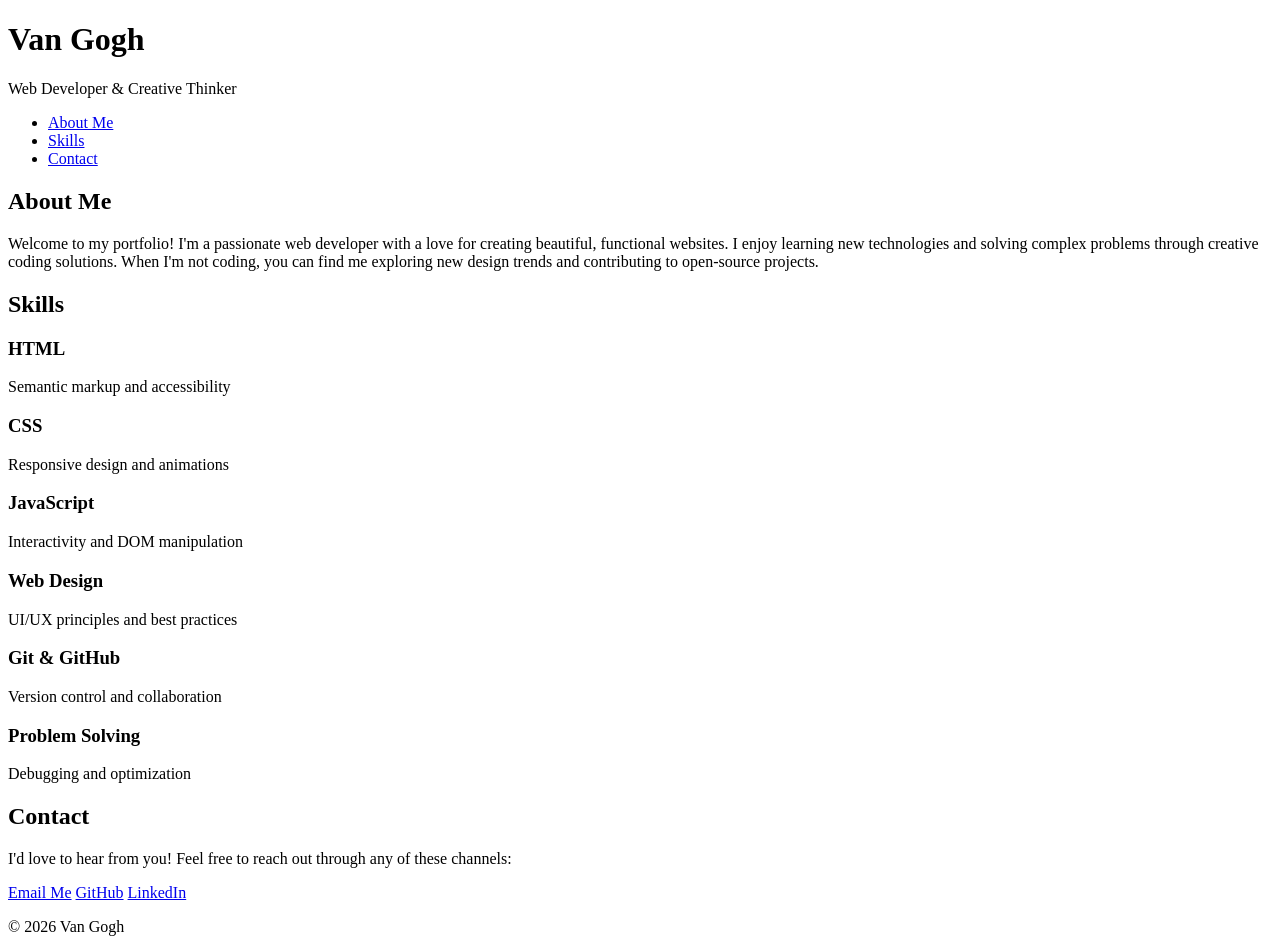
==== index.html @ e57e8fd8 "Create index.html" ====
<!DOCTYPE html>
<html lang="en">
<head>
  <meta charset="UTF-8" />
  <meta name="viewport" content="width=device-width, initial-scale=1.0" />
  <title>My Portfolio</title>
  <link rel="stylesheet" href="style.css" />
</head>
<body>
  <header class="header">
    <div class="container">
      <h1>Van Gogh</h1>
      <p>Web Developer & Creative Thinker</p>
    </div>
  </header>

  <nav class="navbar">
    <div class="container">
      <ul class="nav-links">
        <li><a href="#about">About Me</a></li>
        <li><a href="#skills">Skills</a></li>
        <li><a href="#contact">Contact</a></li>
      </ul>
    </div>
  </nav>

  <main class="container">
    <section id="about" class="section">
      <h2>About Me</h2>
      <p>
        Welcome to my portfolio! I'm a passionate web developer with a love for creating
        beautiful, functional websites. I enjoy learning new technologies and solving
        complex problems through creative coding solutions. When I'm not coding, you can
        find me exploring new design trends and contributing to open-source projects.
      </p>
    </section>

    <section id="skills" class="section">
      <h2>Skills</h2>
      <div class="skills-grid">
        <div class="skill-card">
          <h3>HTML</h3>
          <p>Semantic markup and accessibility</p>
        </div>
        <div class="skill-card">
          <h3>CSS</h3>
          <p>Responsive design and animations</p>
        </div>
        <div class="skill-card">
          <h3>JavaScript</h3>
          <p>Interactivity and DOM manipulation</p>
        </div>
        <div class="skill-card">
          <h3>Web Design</h3>
          <p>UI/UX principles and best practices</p>
        </div>
        <div class="skill-card">
          <h3>Git & GitHub</h3>
          <p>Version control and collaboration</p>
        </div>
        <div class="skill-card">
          <h3>Problem Solving</h3>
          <p>Debugging and optimization</p>
        </div>
      </div>
    </section>

    <section id="contact" class="section">
      <h2>Contact</h2>
      <p>I'd love to hear from you! Feel free to reach out through any of these channels:</p>
      <div class="contact-links">
        <a href="mailto:hello@example.com" class="contact-button">Email Me</a>
        <a href="https://github.com" class="contact-button" target="_blank">GitHub</a>
        <a href="https://linkedin.com" class="contact-button" target="_blank">LinkedIn</a>
      </div>
    </section>
  </main>

  <footer class="footer">
    <div class="container">
      <p>&copy; 2026 Van Gogh</p>
    </div>
  </footer>

  <script src="script.js"></script>
</body>
</html>
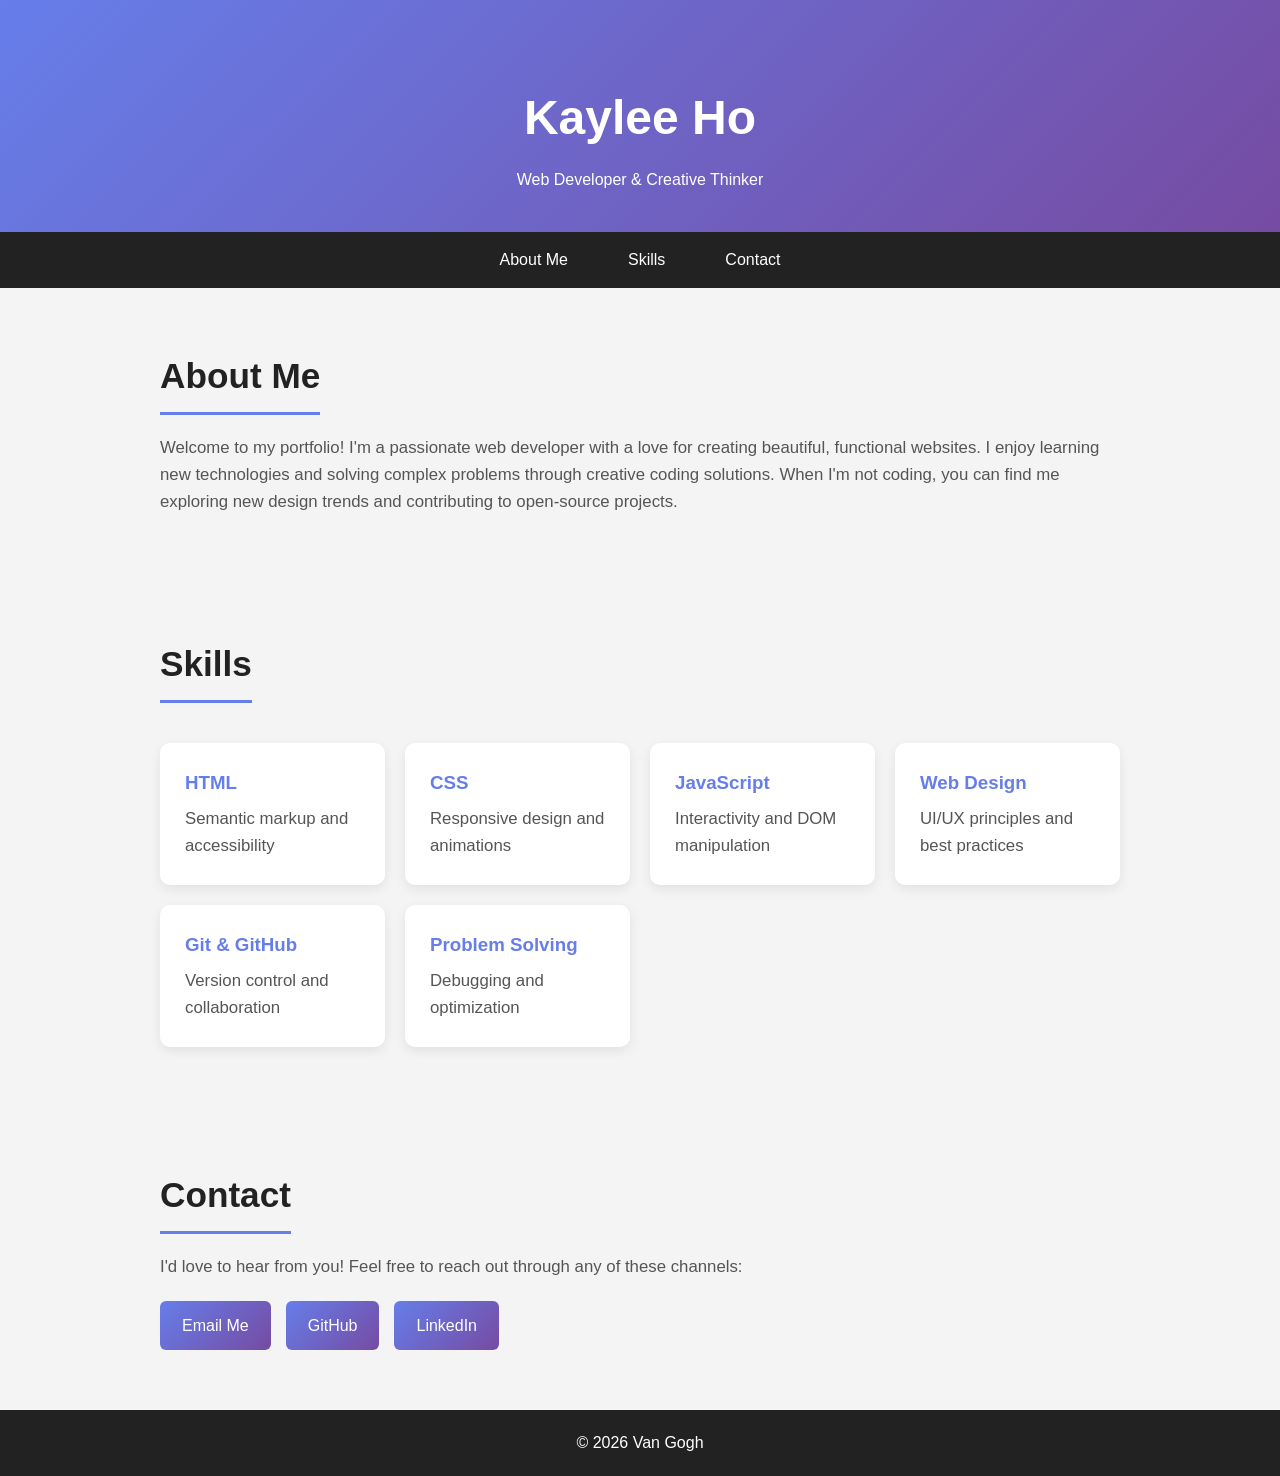
==== commit f1d609e6: "Update index.html" ====
--- a/index.html
+++ b/index.html
@@ -9,7 +9,7 @@
 <body>
   <header class="header">
     <div class="container">
-      <h1>Van Gogh</h1>
+      <h1>Kaylee Ho</h1>
       <p>Web Developer & Creative Thinker</p>
     </div>
   </header>
--- a/style.css
+++ b/style.css
@@ -0,0 +1,145 @@
+* {
+  margin: 0;
+  padding: 0;
+  box-sizing: border-box;
+}
+
+html {
+  scroll-behavior: smooth;
+}
+
+body {
+  font-family: "Segoe UI", Tahoma, Geneva, Verdana, sans-serif;
+  line-height: 1.6;
+  color: #333;
+  background: #f4f4f4;
+}
+
+.container {
+  max-width: 1000px;
+  margin: 0 auto;
+  padding: 0 20px;
+}
+
+.header {
+  background: linear-gradient(135deg, #667eea 0%, #764ba2 100%);
+  color: white;
+  padding: 80px 0 40px;
+  text-align: center;
+}
+
+.header h1 {
+  font-size: 3rem;
+  margin-bottom: 10px;
+}
+
+.navbar {
+  background: #222;
+  position: sticky;
+  top: 0;
+  z-index: 10;
+}
+
+.nav-links {
+  list-style: none;
+  display: flex;
+  justify-content: center;
+  gap: 20px;
+}
+
+.nav-links a {
+  display: block;
+  color: white;
+  text-decoration: none;
+  padding: 15px 20px;
+  transition: background 0.3s ease;
+}
+
+.nav-links a:hover {
+  background: #667eea;
+}
+
+.section {
+  padding: 60px 0;
+}
+
+.section h2 {
+  font-size: 2.2rem;
+  margin-bottom: 20px;
+  color: #222;
+  border-bottom: 3px solid #667eea;
+  display: inline-block;
+  padding-bottom: 8px;
+}
+
+.section p {
+  font-size: 1.05rem;
+  color: #555;
+}
+
+.skills-grid {
+  display: grid;
+  grid-template-columns: repeat(auto-fit, minmax(220px, 1fr));
+  gap: 20px;
+  margin-top: 20px;
+}
+
+.skill-card {
+  background: white;
+  padding: 25px;
+  border-radius: 10px;
+  box-shadow: 0 4px 12px rgba(0, 0, 0, 0.08);
+  transition: transform 0.3s ease;
+}
+
+.skill-card:hover {
+  transform: translateY(-5px);
+}
+
+.skill-card h3 {
+  color: #667eea;
+  margin-bottom: 8px;
+}
+
+.contact-links {
+  display: flex;
+  flex-wrap: wrap;
+  gap: 15px;
+  margin-top: 20px;
+}
+
+.contact-button {
+  display: inline-block;
+  padding: 12px 22px;
+  border-radius: 6px;
+  background: linear-gradient(135deg, #667eea 0%, #764ba2 100%);
+  color: white;
+  text-decoration: none;
+  transition: opacity 0.3s ease;
+}
+
+.contact-button:hover {
+  opacity: 0.9;
+}
+
+.footer {
+  background: #222;
+  color: white;
+  text-align: center;
+  padding: 20px 0;
+}
+
+@media (max-width: 768px) {
+  .header h1 {
+    font-size: 2.2rem;
+  }
+
+  .nav-links {
+    flex-direction: column;
+    align-items: center;
+  }
+
+  .contact-links {
+    flex-direction: column;
+  }
+}
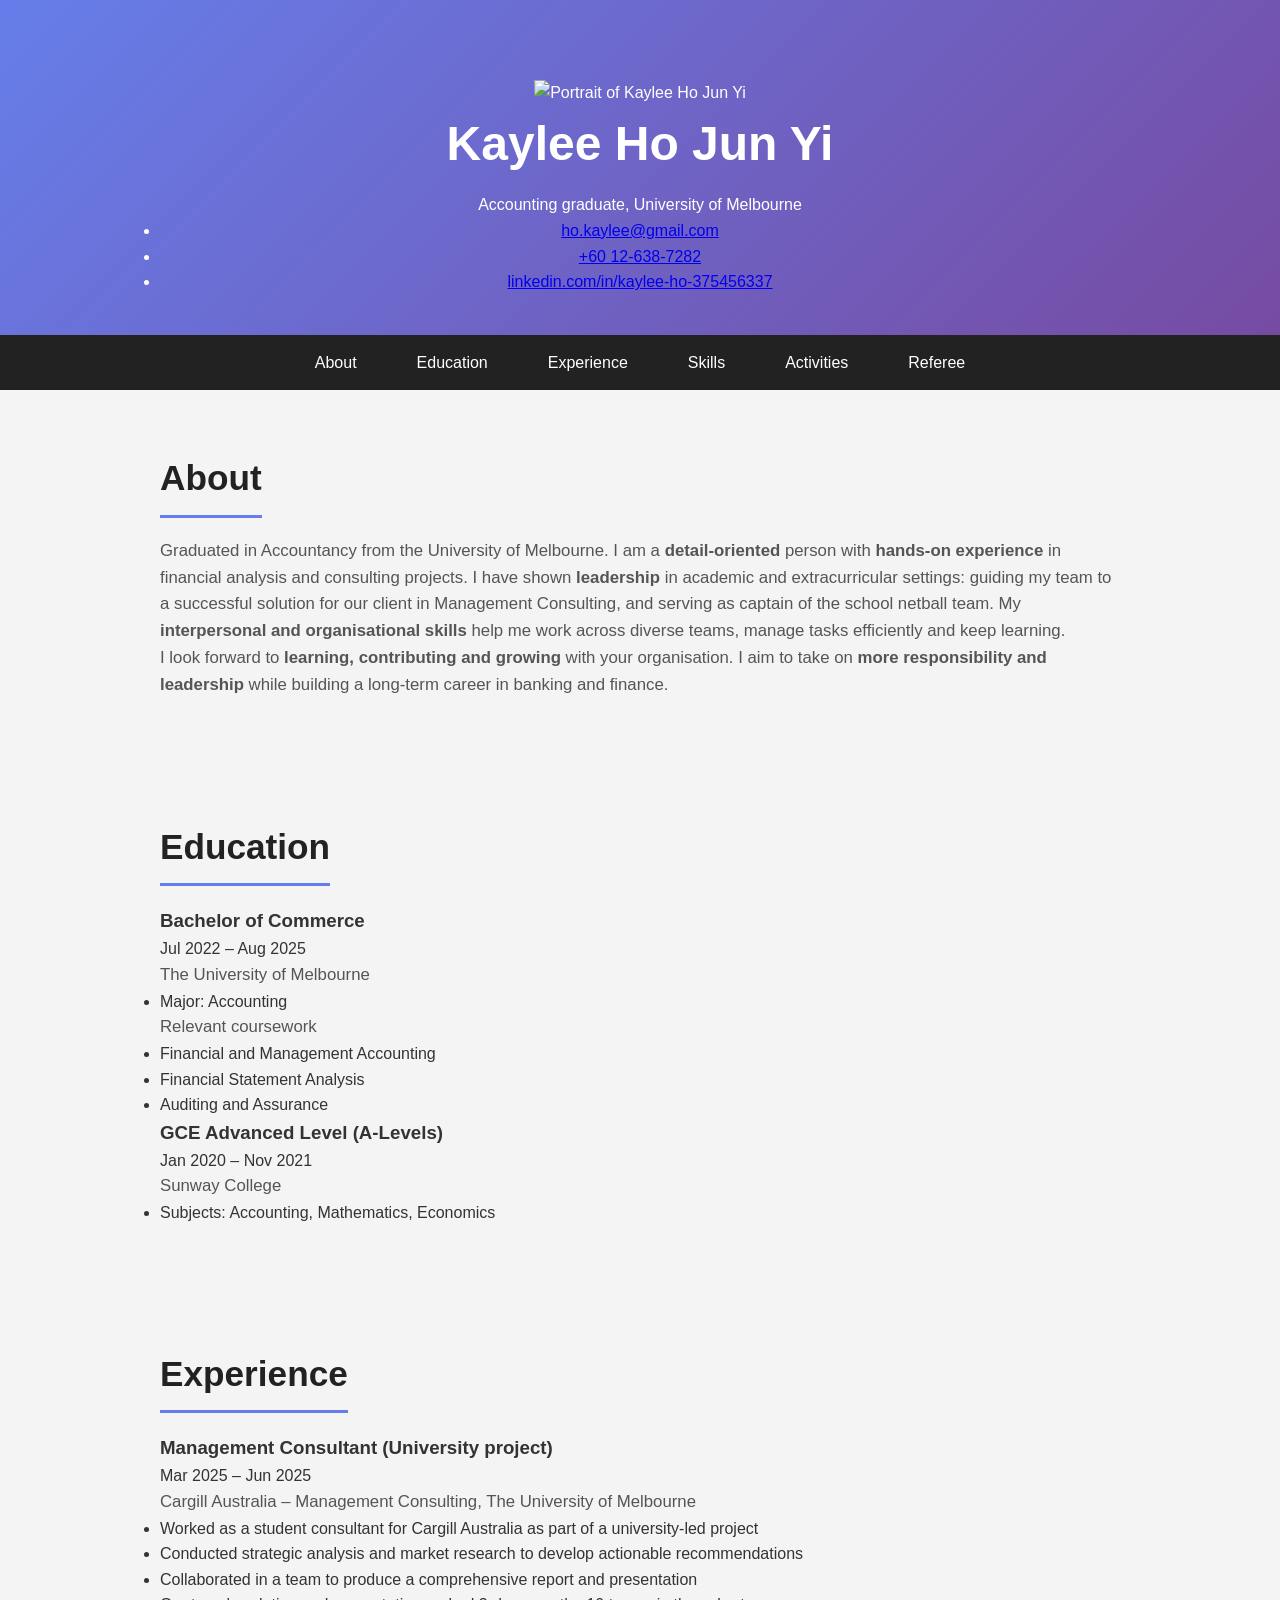
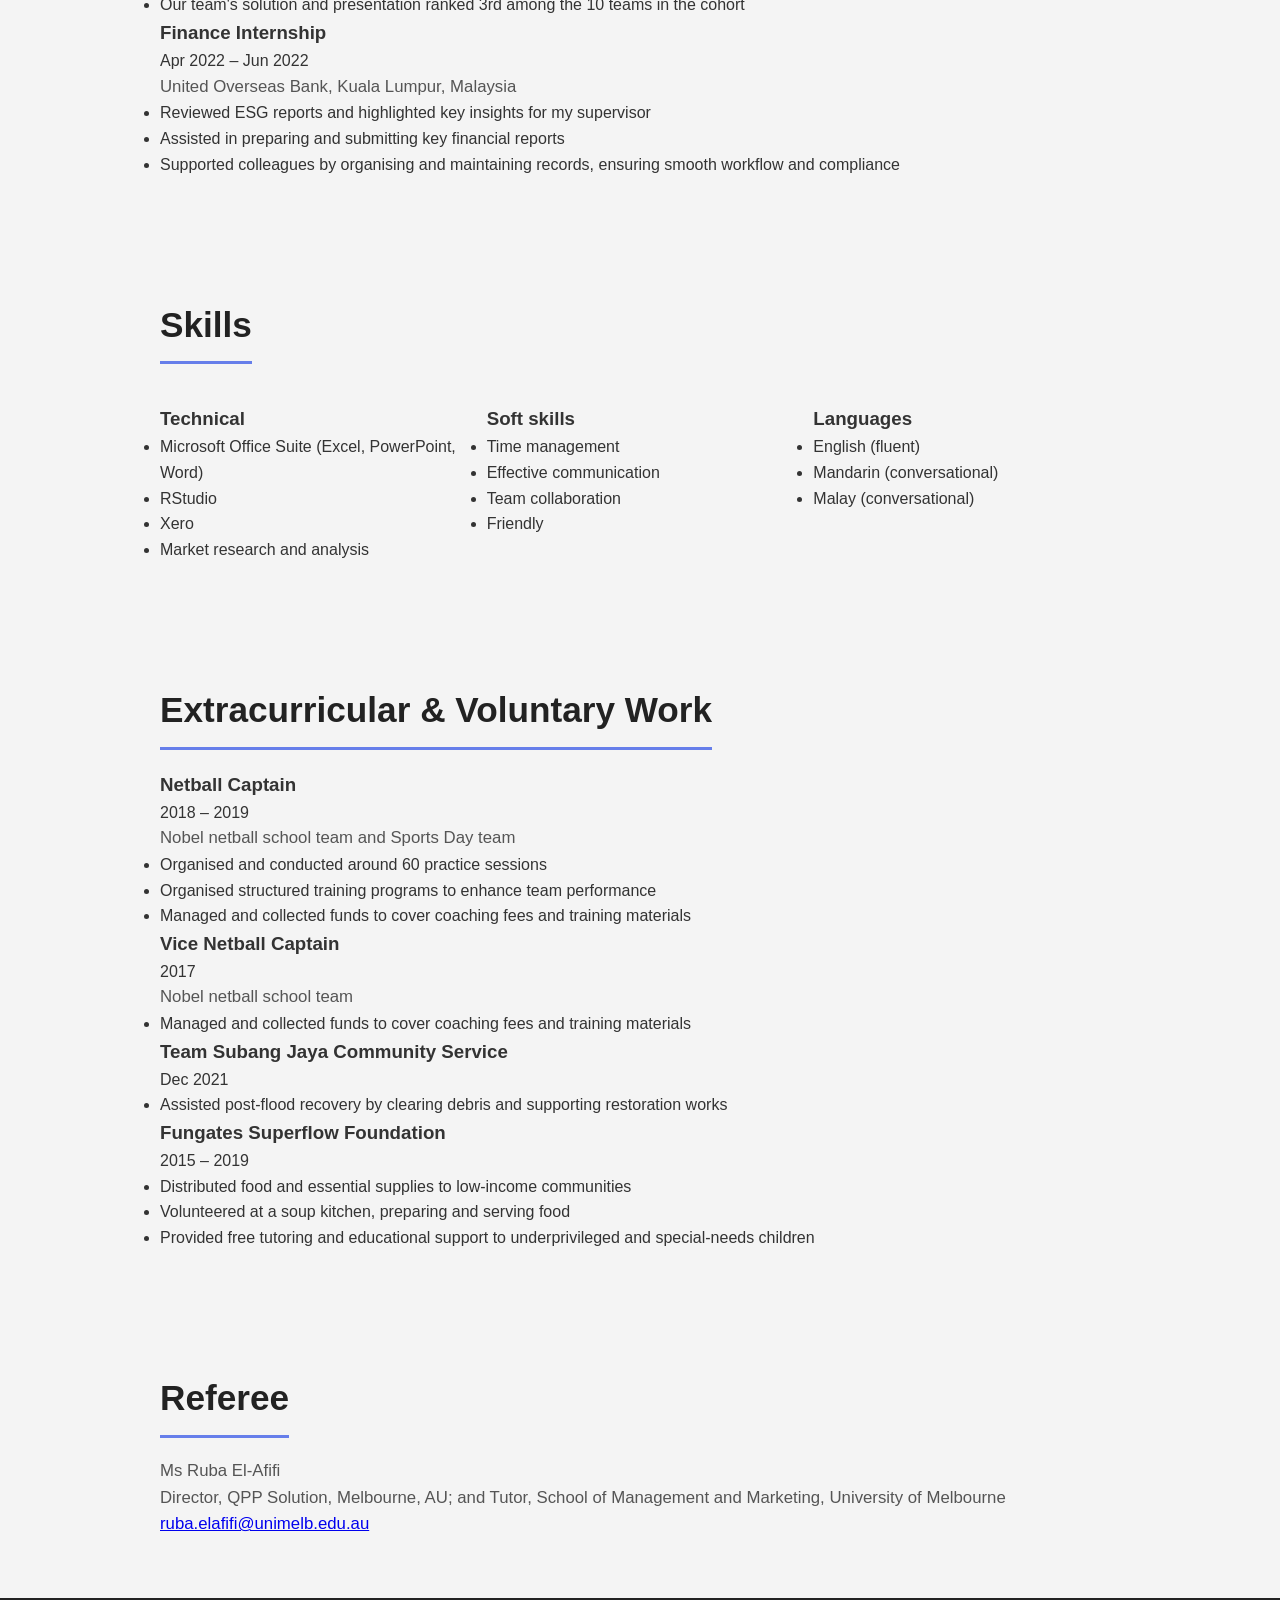
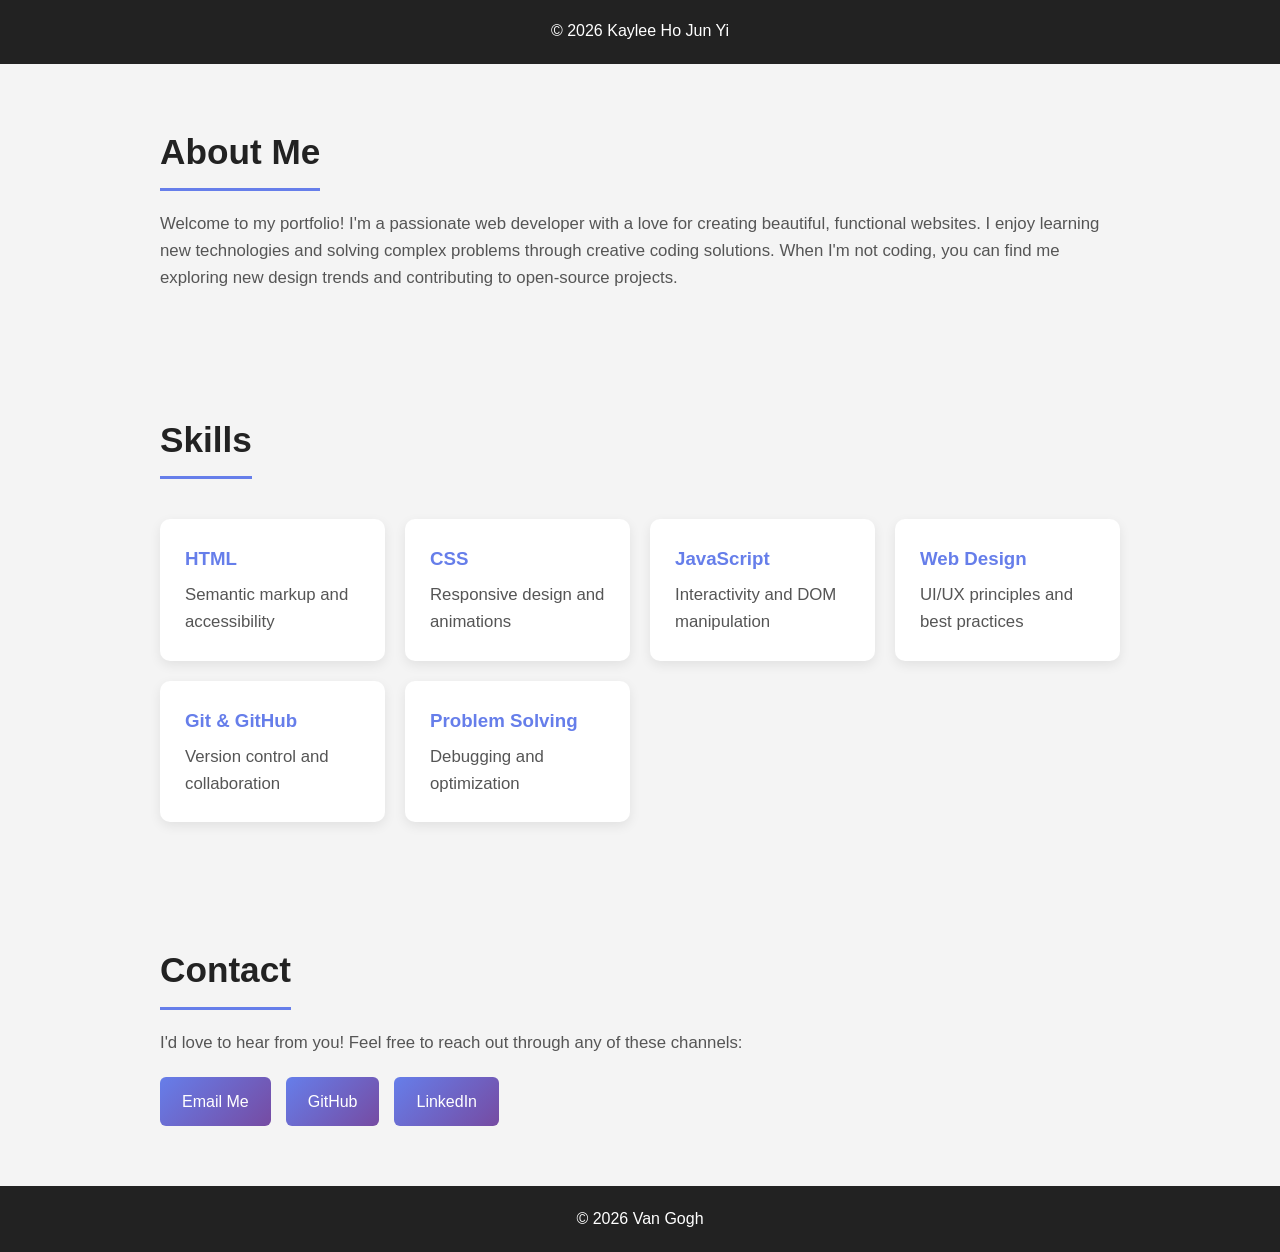
==== commit e5fdf57a: "Update index.html" ====
--- a/index.html
+++ b/index.html
@@ -3,27 +3,224 @@
 <head>
   <meta charset="UTF-8" />
   <meta name="viewport" content="width=device-width, initial-scale=1.0" />
-  <title>My Portfolio</title>
+  <title>Kaylee Ho Jun Yi | Accounting &amp; Finance Graduate</title>
+  <meta name="description" content="Bachelor of Commerce (Accounting) graduate from the University of Melbourne with financial analysis and consulting experience." />
+  <link rel="preconnect" href="https://fonts.googleapis.com" />
+  <link rel="preconnect" href="https://fonts.gstatic.com" crossorigin />
+  <link href="https://fonts.googleapis.com/css2?family=Inter:wght@400;500;600;700&family=Source+Serif+4:wght@600;700&display=swap" rel="stylesheet" />
   <link rel="stylesheet" href="style.css" />
 </head>
 <body>
   <header class="header">
-    <div class="container">
-      <h1>Kaylee Ho</h1>
-      <p>Web Developer & Creative Thinker</p>
+    <div class="container header-inner">
+      <img class="portrait" src="kaylee.jpg" alt="Portrait of Kaylee Ho Jun Yi" />
+      <div class="header-text">
+        <h1>Kaylee Ho Jun Yi</h1>
+        <p class="tagline">Accounting graduate, University of Melbourne</p>
+        <ul class="contact-list">
+          <li><a href="mailto:ho.kaylee@gmail.com">ho.kaylee@gmail.com</a></li>
+          <li><a href="tel:+60126387282">+60 12-638-7282</a></li>
+          <li><a href="https://www.linkedin.com/in/kaylee-ho-375456337" target="_blank" rel="noopener">linkedin.com/in/kaylee-ho-375456337</a></li>
+        </ul>
+      </div>
     </div>
   </header>
 
-  <nav class="navbar">
+  <nav class="navbar" aria-label="Sections">
     <div class="container">
       <ul class="nav-links">
-        <li><a href="#about">About Me</a></li>
+        <li><a href="#about">About</a></li>
+        <li><a href="#education">Education</a></li>
+        <li><a href="#experience">Experience</a></li>
         <li><a href="#skills">Skills</a></li>
-        <li><a href="#contact">Contact</a></li>
+        <li><a href="#activities">Activities</a></li>
+        <li><a href="#referee">Referee</a></li>
       </ul>
     </div>
   </nav>
 
+  <main class="container">
+    <section id="about" class="section">
+      <h2>About</h2>
+      <div class="content">
+        <p>
+          Graduated in Accountancy from the University of Melbourne. I am a <strong>detail-oriented</strong>
+          person with <strong>hands-on experience</strong> in financial analysis and consulting projects.
+          I have shown <strong>leadership</strong> in academic and extracurricular settings: guiding my team
+          to a successful solution for our client in Management Consulting, and serving as captain of the
+          school netball team. My <strong>interpersonal and organisational skills</strong> help me work
+          across diverse teams, manage tasks efficiently and keep learning.
+        </p>
+        <p>
+          I look forward to <strong>learning, contributing and growing</strong> with your organisation. I aim
+          to take on <strong>more responsibility and leadership</strong> while building a long-term career in
+          banking and finance.
+        </p>
+      </div>
+    </section>
+
+    <section id="education" class="section">
+      <h2>Education</h2>
+      <div class="content">
+        <article class="entry">
+          <div class="entry-head">
+            <h3>Bachelor of Commerce</h3>
+            <span class="date">Jul 2022 – Aug 2025</span>
+          </div>
+          <p class="org">The University of Melbourne</p>
+          <ul>
+            <li>Major: Accounting</li>
+          </ul>
+          <p class="sub">Relevant coursework</p>
+          <ul>
+            <li>Financial and Management Accounting</li>
+            <li>Financial Statement Analysis</li>
+            <li>Auditing and Assurance</li>
+          </ul>
+        </article>
+        <article class="entry">
+          <div class="entry-head">
+            <h3>GCE Advanced Level (A-Levels)</h3>
+            <span class="date">Jan 2020 – Nov 2021</span>
+          </div>
+          <p class="org">Sunway College</p>
+          <ul>
+            <li>Subjects: Accounting, Mathematics, Economics</li>
+          </ul>
+        </article>
+      </div>
+    </section>
+
+    <section id="experience" class="section">
+      <h2>Experience</h2>
+      <div class="content">
+        <article class="entry">
+          <div class="entry-head">
+            <h3>Management Consultant (University project)</h3>
+            <span class="date">Mar 2025 – Jun 2025</span>
+          </div>
+          <p class="org">Cargill Australia – Management Consulting, The University of Melbourne</p>
+          <ul>
+            <li>Worked as a student consultant for Cargill Australia as part of a university-led project</li>
+            <li>Conducted strategic analysis and market research to develop actionable recommendations</li>
+            <li>Collaborated in a team to produce a comprehensive report and presentation</li>
+            <li>Our team's solution and presentation ranked 3rd among the 10 teams in the cohort</li>
+          </ul>
+        </article>
+        <article class="entry">
+          <div class="entry-head">
+            <h3>Finance Internship</h3>
+            <span class="date">Apr 2022 – Jun 2022</span>
+          </div>
+          <p class="org">United Overseas Bank, Kuala Lumpur, Malaysia</p>
+          <ul>
+            <li>Reviewed ESG reports and highlighted key insights for my supervisor</li>
+            <li>Assisted in preparing and submitting key financial reports</li>
+            <li>Supported colleagues by organising and maintaining records, ensuring smooth workflow and compliance</li>
+          </ul>
+        </article>
+      </div>
+    </section>
+
+    <section id="skills" class="section">
+      <h2>Skills</h2>
+      <div class="content skills-grid">
+        <div class="skill-group">
+          <h3>Technical</h3>
+          <ul>
+            <li>Microsoft Office Suite (Excel, PowerPoint, Word)</li>
+            <li>RStudio</li>
+            <li>Xero</li>
+            <li>Market research and analysis</li>
+          </ul>
+        </div>
+        <div class="skill-group">
+          <h3>Soft skills</h3>
+          <ul>
+            <li>Time management</li>
+            <li>Effective communication</li>
+            <li>Team collaboration</li>
+            <li>Friendly</li>
+          </ul>
+        </div>
+        <div class="skill-group">
+          <h3>Languages</h3>
+          <ul>
+            <li>English (fluent)</li>
+            <li>Mandarin (conversational)</li>
+            <li>Malay (conversational)</li>
+          </ul>
+        </div>
+      </div>
+    </section>
+
+    <section id="activities" class="section">
+      <h2>Extracurricular &amp; Voluntary Work</h2>
+      <div class="content">
+        <article class="entry">
+          <div class="entry-head">
+            <h3>Netball Captain</h3>
+            <span class="date">2018 – 2019</span>
+          </div>
+          <p class="org">Nobel netball school team and Sports Day team</p>
+          <ul>
+            <li>Organised and conducted around 60 practice sessions</li>
+            <li>Organised structured training programs to enhance team performance</li>
+            <li>Managed and collected funds to cover coaching fees and training materials</li>
+          </ul>
+        </article>
+        <article class="entry">
+          <div class="entry-head">
+            <h3>Vice Netball Captain</h3>
+            <span class="date">2017</span>
+          </div>
+          <p class="org">Nobel netball school team</p>
+          <ul>
+            <li>Managed and collected funds to cover coaching fees and training materials</li>
+          </ul>
+        </article>
+        <article class="entry">
+          <div class="entry-head">
+            <h3>Team Subang Jaya Community Service</h3>
+            <span class="date">Dec 2021</span>
+          </div>
+          <ul>
+            <li>Assisted post-flood recovery by clearing debris and supporting restoration works</li>
+          </ul>
+        </article>
+        <article class="entry">
+          <div class="entry-head">
+            <h3>Fungates Superflow Foundation</h3>
+            <span class="date">2015 – 2019</span>
+          </div>
+          <ul>
+            <li>Distributed food and essential supplies to low-income communities</li>
+            <li>Volunteered at a soup kitchen, preparing and serving food</li>
+            <li>Provided free tutoring and educational support to underprivileged and special-needs children</li>
+          </ul>
+        </article>
+      </div>
+    </section>
+
+    <section id="referee" class="section">
+      <h2>Referee</h2>
+      <div class="content">
+        <p class="referee-name">Ms Ruba El-Afifi</p>
+        <p class="referee-role">Director, QPP Solution, Melbourne, AU; and Tutor, School of Management and Marketing, University of Melbourne</p>
+        <p><a href="mailto:ruba.elafifi@unimelb.edu.au">ruba.elafifi@unimelb.edu.au</a></p>
+      </div>
+    </section>
+  </main>
+
+  <footer class="footer">
+    <div class="container">
+      <p>&copy; <span id="year">2026</span> Kaylee Ho Jun Yi</p>
+    </div>
+  </footer>
+
+  <script src="script.js"></script>
+</body>
+</html>
   <main class="container">
     <section id="about" class="section">
       <h2>About Me</h2>
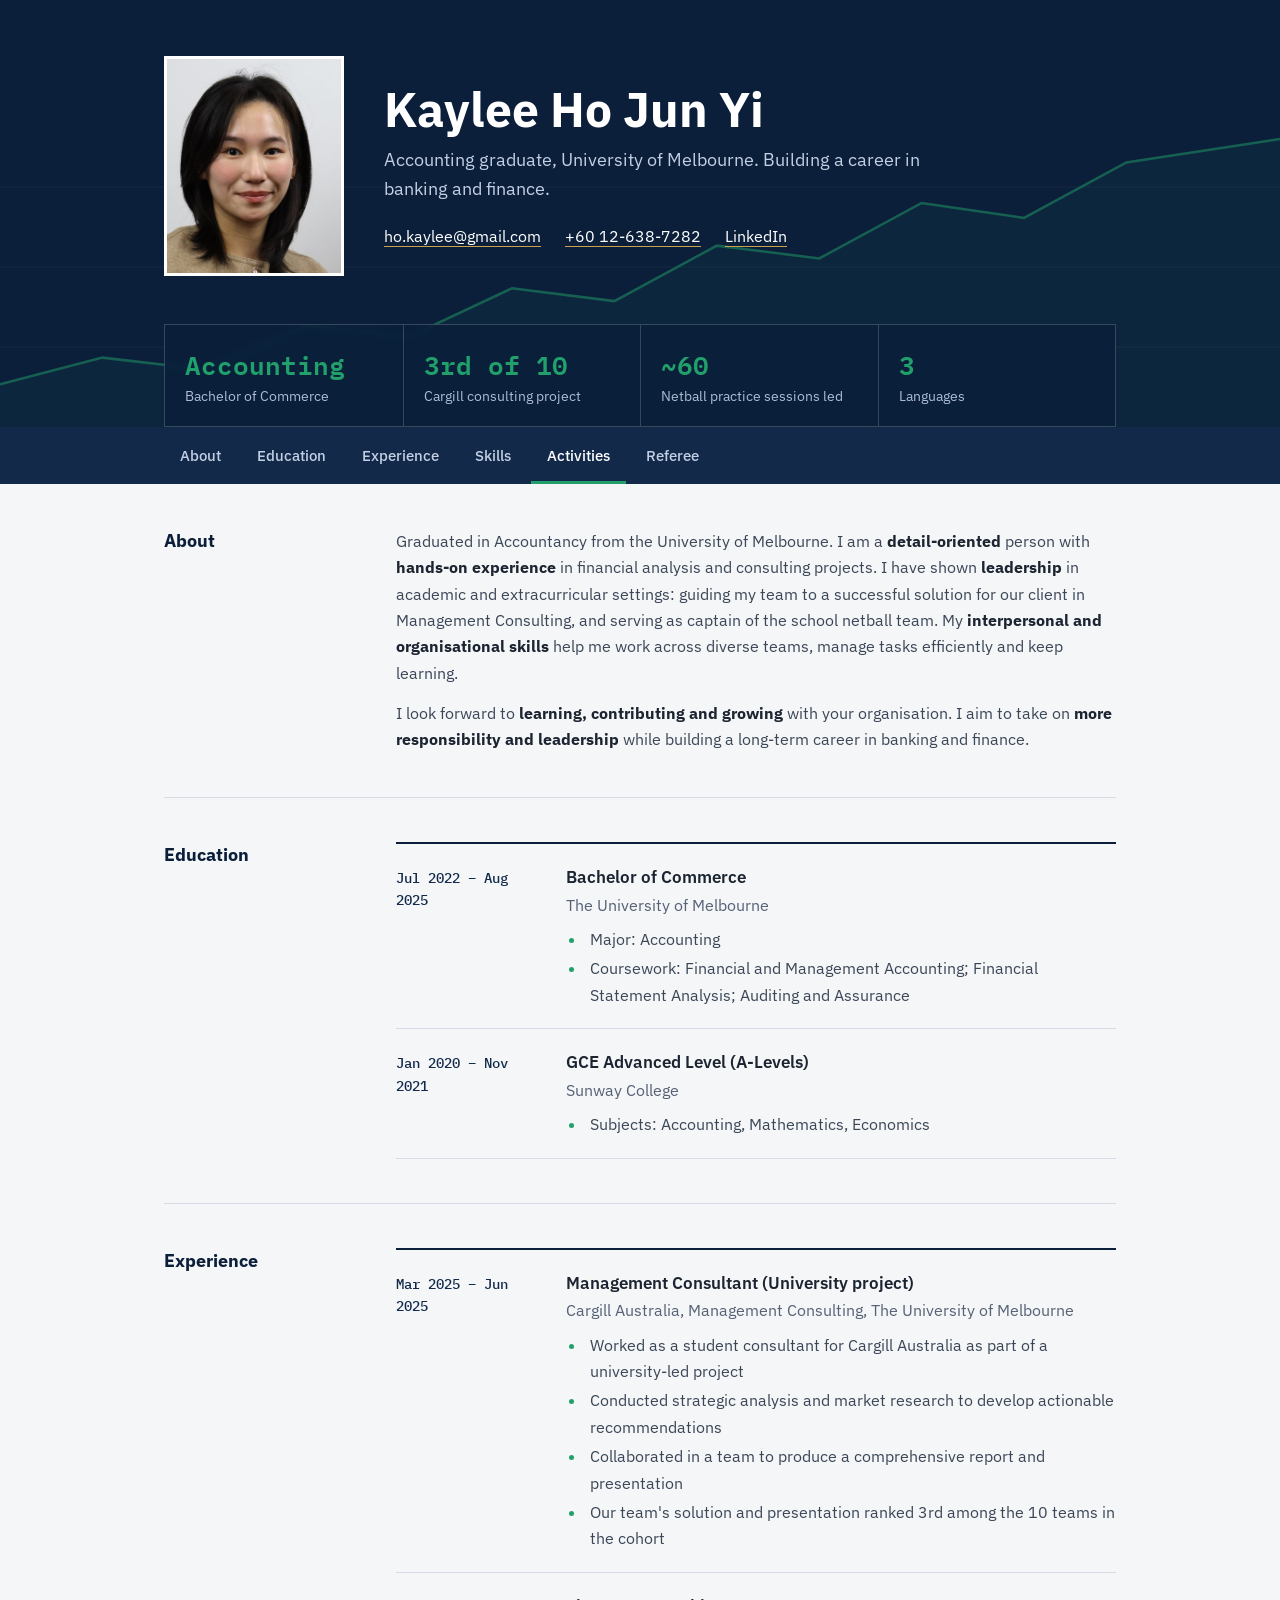
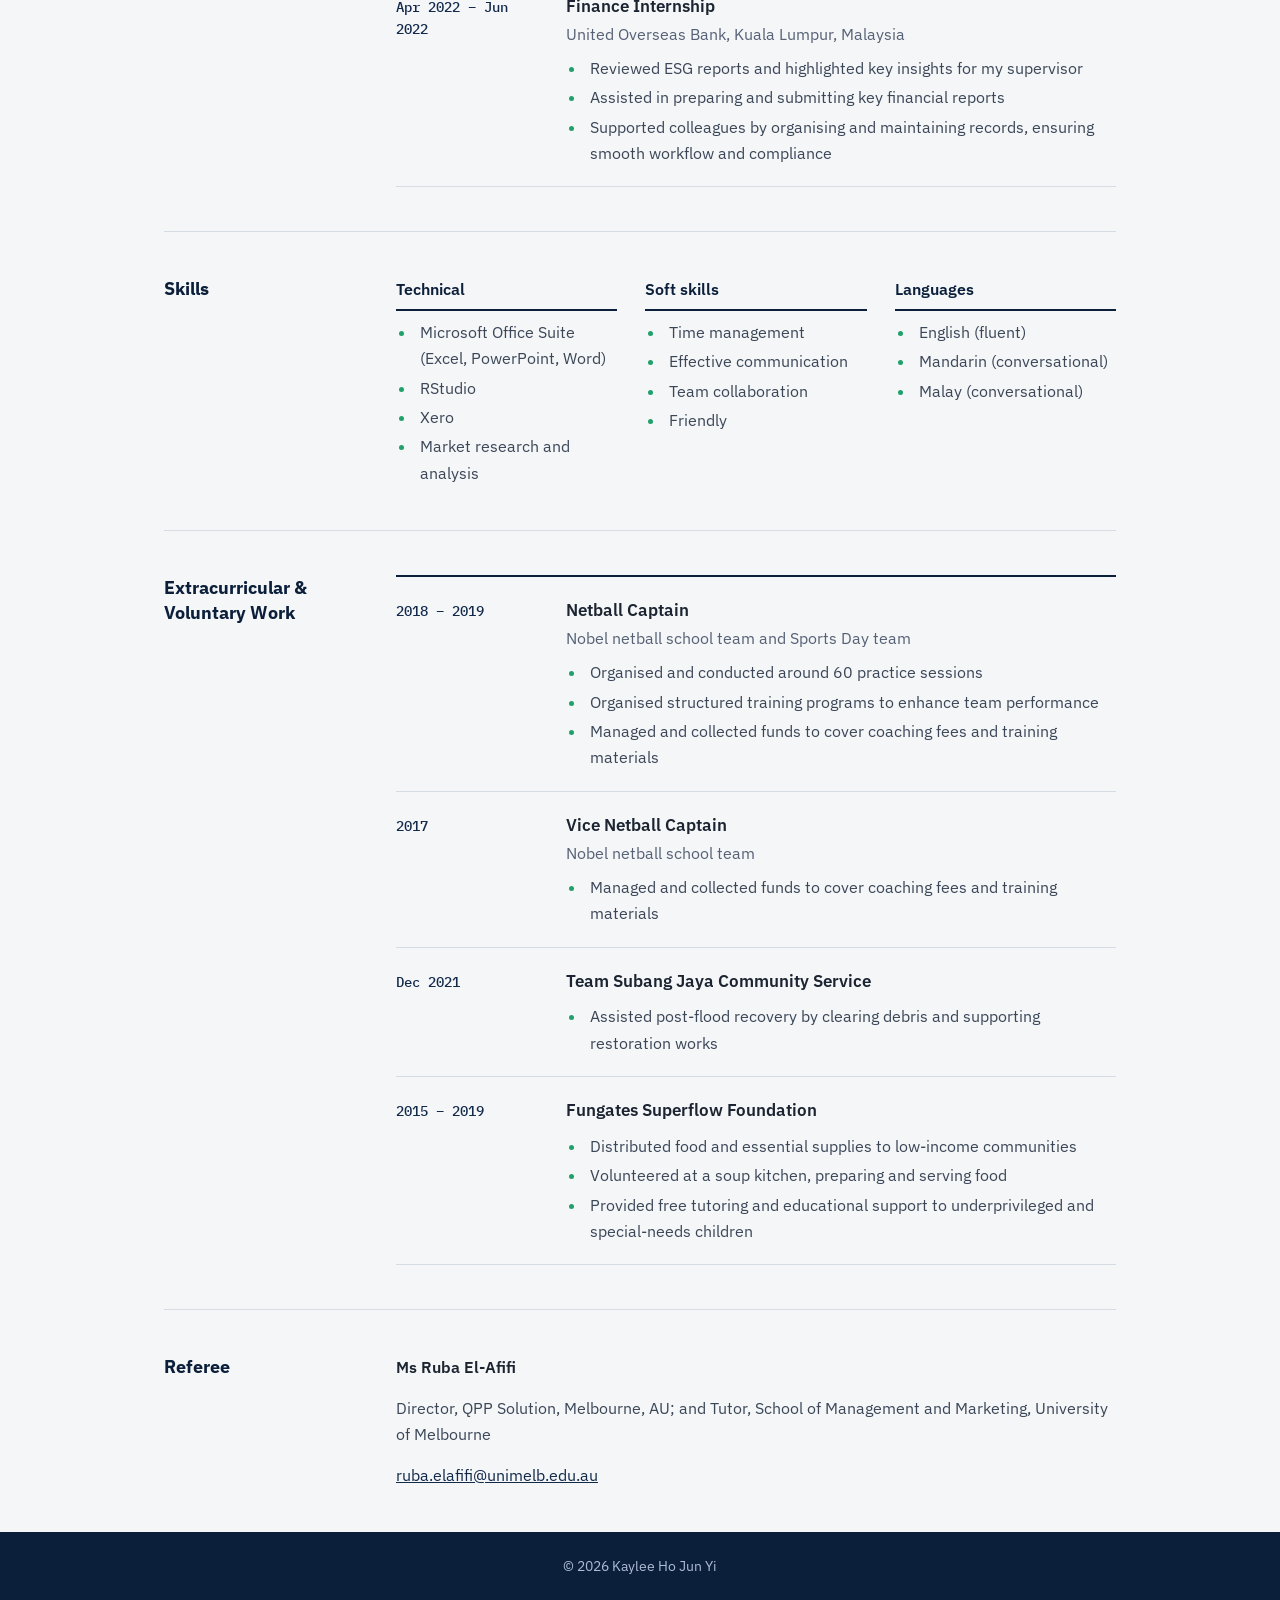
==== commit 05ebb5be: "Update index.html" ====
--- a/index.html
+++ b/index.html
@@ -3,26 +3,43 @@
 <head>
   <meta charset="UTF-8" />
   <meta name="viewport" content="width=device-width, initial-scale=1.0" />
-  <title>Kaylee Ho Jun Yi | Accounting &amp; Finance Graduate</title>
-  <meta name="description" content="Bachelor of Commerce (Accounting) graduate from the University of Melbourne with financial analysis and consulting experience." />
+  <title>Kaylee Ho Jun Yi | Accounting &amp; Finance</title>
+  <meta name="description" content="Bachelor of Commerce (Accounting) graduate from the University of Melbourne, seeking a career in banking and finance." />
   <link rel="preconnect" href="https://fonts.googleapis.com" />
   <link rel="preconnect" href="https://fonts.gstatic.com" crossorigin />
-  <link href="https://fonts.googleapis.com/css2?family=Inter:wght@400;500;600;700&family=Source+Serif+4:wght@600;700&display=swap" rel="stylesheet" />
+  <link href="https://fonts.googleapis.com/css2?family=IBM+Plex+Sans:wght@400;500;600;700&family=IBM+Plex+Mono:wght@500;600&display=swap" rel="stylesheet" />
   <link rel="stylesheet" href="style.css" />
 </head>
 <body>
-  <header class="header">
-    <div class="container header-inner">
-      <img class="portrait" src="kaylee.jpg" alt="Portrait of Kaylee Ho Jun Yi" />
-      <div class="header-text">
+  <header class="hero">
+    <svg class="chart" viewBox="0 0 1000 300" preserveAspectRatio="none" aria-hidden="true">
+      <g class="grid">
+        <line x1="0" y1="75" x2="1000" y2="75" /><line x1="0" y1="150" x2="1000" y2="150" /><line x1="0" y1="225" x2="1000" y2="225" />
+      </g>
+      <path class="area" d="M0,260 L80,235 L160,246 L240,205 L320,215 L400,170 L480,182 L560,130 L640,142 L720,90 L800,104 L880,52 L1000,30 L1000,300 L0,300 Z" />
+      <path class="line" d="M0,260 L80,235 L160,246 L240,205 L320,215 L400,170 L480,182 L560,130 L640,142 L720,90 L800,104 L880,52 L1000,30" />
+    </svg>
+
+    <div class="container hero-inner">
+      <img class="portrait" src="[data-uri]" alt="Portrait of Kaylee Ho Jun Yi" />
+      <div>
         <h1>Kaylee Ho Jun Yi</h1>
-        <p class="tagline">Accounting graduate, University of Melbourne</p>
+        <p class="tagline">Accounting graduate, University of Melbourne. Building a career in banking and finance.</p>
         <ul class="contact-list">
           <li><a href="mailto:ho.kaylee@gmail.com">ho.kaylee@gmail.com</a></li>
           <li><a href="tel:+60126387282">+60 12-638-7282</a></li>
-          <li><a href="https://www.linkedin.com/in/kaylee-ho-375456337" target="_blank" rel="noopener">linkedin.com/in/kaylee-ho-375456337</a></li>
+          <li><a href="https://www.linkedin.com/in/kaylee-ho-375456337" target="_blank" rel="noopener">LinkedIn</a></li>
         </ul>
       </div>
+    </div>
+
+    <div class="container">
+      <dl class="figures">
+        <div><dt>Bachelor of Commerce</dt><dd>Accounting</dd></div>
+        <div><dt>Cargill consulting project</dt><dd>3rd of 10</dd></div>
+        <div><dt>Netball practice sessions led</dt><dd>~60</dd></div>
+        <div><dt>Languages</dt><dd>3</dd></div>
+      </dl>
     </div>
   </header>
 
@@ -61,70 +78,63 @@
 
     <section id="education" class="section">
       <h2>Education</h2>
-      <div class="content">
-        <article class="entry">
-          <div class="entry-head">
+      <div class="ledger">
+        <article class="row">
+          <p class="date">Jul 2022 – Aug 2025</p>
+          <div>
             <h3>Bachelor of Commerce</h3>
-            <span class="date">Jul 2022 – Aug 2025</span>
-          </div>
-          <p class="org">The University of Melbourne</p>
-          <ul>
-            <li>Major: Accounting</li>
-          </ul>
-          <p class="sub">Relevant coursework</p>
-          <ul>
-            <li>Financial and Management Accounting</li>
-            <li>Financial Statement Analysis</li>
-            <li>Auditing and Assurance</li>
-          </ul>
-        </article>
-        <article class="entry">
-          <div class="entry-head">
+            <p class="org">The University of Melbourne</p>
+            <ul>
+              <li>Major: Accounting</li>
+              <li>Coursework: Financial and Management Accounting; Financial Statement Analysis; Auditing and Assurance</li>
+            </ul>
+          </div>
+        </article>
+        <article class="row">
+          <p class="date">Jan 2020 – Nov 2021</p>
+          <div>
             <h3>GCE Advanced Level (A-Levels)</h3>
-            <span class="date">Jan 2020 – Nov 2021</span>
-          </div>
-          <p class="org">Sunway College</p>
-          <ul>
-            <li>Subjects: Accounting, Mathematics, Economics</li>
-          </ul>
+            <p class="org">Sunway College</p>
+            <ul><li>Subjects: Accounting, Mathematics, Economics</li></ul>
+          </div>
         </article>
       </div>
     </section>
 
     <section id="experience" class="section">
       <h2>Experience</h2>
-      <div class="content">
-        <article class="entry">
-          <div class="entry-head">
+      <div class="ledger">
+        <article class="row">
+          <p class="date">Mar 2025 – Jun 2025</p>
+          <div>
             <h3>Management Consultant (University project)</h3>
-            <span class="date">Mar 2025 – Jun 2025</span>
-          </div>
-          <p class="org">Cargill Australia – Management Consulting, The University of Melbourne</p>
-          <ul>
-            <li>Worked as a student consultant for Cargill Australia as part of a university-led project</li>
-            <li>Conducted strategic analysis and market research to develop actionable recommendations</li>
-            <li>Collaborated in a team to produce a comprehensive report and presentation</li>
-            <li>Our team's solution and presentation ranked 3rd among the 10 teams in the cohort</li>
-          </ul>
-        </article>
-        <article class="entry">
-          <div class="entry-head">
+            <p class="org">Cargill Australia, Management Consulting, The University of Melbourne</p>
+            <ul>
+              <li>Worked as a student consultant for Cargill Australia as part of a university-led project</li>
+              <li>Conducted strategic analysis and market research to develop actionable recommendations</li>
+              <li>Collaborated in a team to produce a comprehensive report and presentation</li>
+              <li>Our team's solution and presentation ranked 3rd among the 10 teams in the cohort</li>
+            </ul>
+          </div>
+        </article>
+        <article class="row">
+          <p class="date">Apr 2022 – Jun 2022</p>
+          <div>
             <h3>Finance Internship</h3>
-            <span class="date">Apr 2022 – Jun 2022</span>
-          </div>
-          <p class="org">United Overseas Bank, Kuala Lumpur, Malaysia</p>
-          <ul>
-            <li>Reviewed ESG reports and highlighted key insights for my supervisor</li>
-            <li>Assisted in preparing and submitting key financial reports</li>
-            <li>Supported colleagues by organising and maintaining records, ensuring smooth workflow and compliance</li>
-          </ul>
+            <p class="org">United Overseas Bank, Kuala Lumpur, Malaysia</p>
+            <ul>
+              <li>Reviewed ESG reports and highlighted key insights for my supervisor</li>
+              <li>Assisted in preparing and submitting key financial reports</li>
+              <li>Supported colleagues by organising and maintaining records, ensuring smooth workflow and compliance</li>
+            </ul>
+          </div>
         </article>
       </div>
     </section>
 
     <section id="skills" class="section">
       <h2>Skills</h2>
-      <div class="content skills-grid">
+      <div class="skills-grid">
         <div class="skill-group">
           <h3>Technical</h3>
           <ul>
@@ -156,48 +166,44 @@
 
     <section id="activities" class="section">
       <h2>Extracurricular &amp; Voluntary Work</h2>
-      <div class="content">
-        <article class="entry">
-          <div class="entry-head">
+      <div class="ledger">
+        <article class="row">
+          <p class="date">2018 – 2019</p>
+          <div>
             <h3>Netball Captain</h3>
-            <span class="date">2018 – 2019</span>
-          </div>
-          <p class="org">Nobel netball school team and Sports Day team</p>
-          <ul>
-            <li>Organised and conducted around 60 practice sessions</li>
-            <li>Organised structured training programs to enhance team performance</li>
-            <li>Managed and collected funds to cover coaching fees and training materials</li>
-          </ul>
-        </article>
-        <article class="entry">
-          <div class="entry-head">
+            <p class="org">Nobel netball school team and Sports Day team</p>
+            <ul>
+              <li>Organised and conducted around 60 practice sessions</li>
+              <li>Organised structured training programs to enhance team performance</li>
+              <li>Managed and collected funds to cover coaching fees and training materials</li>
+            </ul>
+          </div>
+        </article>
+        <article class="row">
+          <p class="date">2017</p>
+          <div>
             <h3>Vice Netball Captain</h3>
-            <span class="date">2017</span>
-          </div>
-          <p class="org">Nobel netball school team</p>
-          <ul>
-            <li>Managed and collected funds to cover coaching fees and training materials</li>
-          </ul>
-        </article>
-        <article class="entry">
-          <div class="entry-head">
+            <p class="org">Nobel netball school team</p>
+            <ul><li>Managed and collected funds to cover coaching fees and training materials</li></ul>
+          </div>
+        </article>
+        <article class="row">
+          <p class="date">Dec 2021</p>
+          <div>
             <h3>Team Subang Jaya Community Service</h3>
-            <span class="date">Dec 2021</span>
-          </div>
-          <ul>
-            <li>Assisted post-flood recovery by clearing debris and supporting restoration works</li>
-          </ul>
-        </article>
-        <article class="entry">
-          <div class="entry-head">
+            <ul><li>Assisted post-flood recovery by clearing debris and supporting restoration works</li></ul>
+          </div>
+        </article>
+        <article class="row">
+          <p class="date">2015 – 2019</p>
+          <div>
             <h3>Fungates Superflow Foundation</h3>
-            <span class="date">2015 – 2019</span>
-          </div>
-          <ul>
-            <li>Distributed food and essential supplies to low-income communities</li>
-            <li>Volunteered at a soup kitchen, preparing and serving food</li>
-            <li>Provided free tutoring and educational support to underprivileged and special-needs children</li>
-          </ul>
+            <ul>
+              <li>Distributed food and essential supplies to low-income communities</li>
+              <li>Volunteered at a soup kitchen, preparing and serving food</li>
+              <li>Provided free tutoring and educational support to underprivileged and special-needs children</li>
+            </ul>
+          </div>
         </article>
       </div>
     </section>
@@ -206,79 +212,16 @@
       <h2>Referee</h2>
       <div class="content">
         <p class="referee-name">Ms Ruba El-Afifi</p>
-        <p class="referee-role">Director, QPP Solution, Melbourne, AU; and Tutor, School of Management and Marketing, University of Melbourne</p>
+        <p>Director, QPP Solution, Melbourne, AU; and Tutor, School of Management and Marketing, University of Melbourne</p>
         <p><a href="mailto:ruba.elafifi@unimelb.edu.au">ruba.elafifi@unimelb.edu.au</a></p>
       </div>
     </section>
   </main>
 
   <footer class="footer">
-    <div class="container">
-      <p>&copy; <span id="year">2026</span> Kaylee Ho Jun Yi</p>
-    </div>
+    <div class="container"><p>&copy; <span id="year">2026</span> Kaylee Ho Jun Yi</p></div>
   </footer>
 
   <script src="script.js"></script>
 </body>
 </html>
-  <main class="container">
-    <section id="about" class="section">
-      <h2>About Me</h2>
-      <p>
-        Welcome to my portfolio! I'm a passionate web developer with a love for creating
-        beautiful, functional websites. I enjoy learning new technologies and solving
-        complex problems through creative coding solutions. When I'm not coding, you can
-        find me exploring new design trends and contributing to open-source projects.
-      </p>
-    </section>
-
-    <section id="skills" class="section">
-      <h2>Skills</h2>
-      <div class="skills-grid">
-        <div class="skill-card">
-          <h3>HTML</h3>
-          <p>Semantic markup and accessibility</p>
-        </div>
-        <div class="skill-card">
-          <h3>CSS</h3>
-          <p>Responsive design and animations</p>
-        </div>
-        <div class="skill-card">
-          <h3>JavaScript</h3>
-          <p>Interactivity and DOM manipulation</p>
-        </div>
-        <div class="skill-card">
-          <h3>Web Design</h3>
-          <p>UI/UX principles and best practices</p>
-        </div>
-        <div class="skill-card">
-          <h3>Git & GitHub</h3>
-          <p>Version control and collaboration</p>
-        </div>
-        <div class="skill-card">
-          <h3>Problem Solving</h3>
-          <p>Debugging and optimization</p>
-        </div>
-      </div>
-    </section>
-
-    <section id="contact" class="section">
-      <h2>Contact</h2>
-      <p>I'd love to hear from you! Feel free to reach out through any of these channels:</p>
-      <div class="contact-links">
-        <a href="mailto:hello@example.com" class="contact-button">Email Me</a>
-        <a href="https://github.com" class="contact-button" target="_blank">GitHub</a>
-        <a href="https://linkedin.com" class="contact-button" target="_blank">LinkedIn</a>
-      </div>
-    </section>
-  </main>
-
-  <footer class="footer">
-    <div class="container">
-      <p>&copy; 2026 Van Gogh</p>
-    </div>
-  </footer>
-
-  <script src="script.js"></script>
-</body>
-</html>
--- a/style.css
+++ b/style.css
@@ -1,145 +1,164 @@
-* {
-  margin: 0;
-  padding: 0;
-  box-sizing: border-box;
+:root {
+  --ink: #0b1f3a;
+  --panel: #12294a;
+  --text: #1b2430;
+  --muted: #566175;
+  --rule: #d6dce6;
+  --paper: #f4f6f8;
+  --gain: #22a06b;
+  --gold: #c9a24b;
 }
 
-html {
-  scroll-behavior: smooth;
+* { margin: 0; padding: 0; box-sizing: border-box; }
+
+html { scroll-behavior: smooth; scroll-padding-top: 64px; }
+
+body {
+  font-family: "IBM Plex Sans", "Segoe UI", Arial, sans-serif;
+  line-height: 1.65;
+  color: var(--text);
+  background: var(--paper);
+  font-variant-numeric: tabular-nums;
 }
 
-body {
-  font-family: "Segoe UI", Tahoma, Geneva, Verdana, sans-serif;
-  line-height: 1.6;
-  color: #333;
-  background: #f4f4f4;
+a { color: var(--panel); }
+:focus-visible { outline: 3px solid var(--gold); outline-offset: 2px; }
+
+.container { max-width: 1000px; margin: 0 auto; padding: 0 24px; }
+
+/* Hero */
+.hero {
+  position: relative;
+  overflow: hidden;
+  background: var(--ink);
+  color: #fff;
+  padding: 56px 0 0;
 }
 
-.container {
-  max-width: 1000px;
-  margin: 0 auto;
-  padding: 0 20px;
+.chart {
+  position: absolute;
+  left: 0; right: 0; bottom: 0;
+  width: 100%; height: 75%;
+  opacity: 0.5;
+}
+.chart .grid line { stroke: #ffffff; stroke-opacity: 0.08; stroke-width: 1; vector-effect: non-scaling-stroke; }
+.chart .area { fill: var(--gain); opacity: 0.12; }
+.chart .line {
+  fill: none;
+  stroke: var(--gain);
+  stroke-width: 2.5;
+  vector-effect: non-scaling-stroke;
+  stroke-dasharray: 2400;
+  stroke-dashoffset: 2400;
+  animation: draw 2.2s ease-out 0.2s forwards;
+}
+@keyframes draw { to { stroke-dashoffset: 0; } }
+
+.hero-inner, .figures { position: relative; }
+
+.hero-inner { display: flex; align-items: center; gap: 40px; }
+
+.portrait {
+  width: 180px; height: 220px;
+  object-fit: cover; object-position: center;
+  border: 3px solid #fff;
+  flex-shrink: 0;
 }
 
-.header {
-  background: linear-gradient(135deg, #667eea 0%, #764ba2 100%);
-  color: white;
-  padding: 80px 0 40px;
-  text-align: center;
+.hero h1 { font-size: 3rem; font-weight: 700; line-height: 1.15; }
+.tagline { margin-top: 8px; font-size: 1.1rem; color: #c3cfe3; max-width: 34rem; }
+
+.contact-list {
+  list-style: none;
+  margin-top: 20px;
+  display: flex; flex-wrap: wrap; gap: 8px 24px;
+}
+.contact-list a { color: #fff; text-decoration: none; border-bottom: 1px solid var(--gold); }
+.contact-list a:hover { border-bottom-color: #fff; }
+
+/* Key figures, taken from the CV */
+.figures {
+  margin-top: 48px;
+  display: grid;
+  grid-template-columns: repeat(4, 1fr);
+  border: 1px solid #ffffff2e;
+  background: #0b1f3acc;
+  backdrop-filter: blur(4px);
+}
+.figures div { padding: 18px 20px; }
+.figures div + div { border-left: 1px solid #ffffff2e; }
+.figures dt { font-size: 0.85rem; color: #aebcd6; order: 2; }
+.figures dd {
+  font-family: "IBM Plex Mono", Consolas, monospace;
+  font-size: 1.6rem; font-weight: 600; color: var(--gain);
+}
+.figures div { display: flex; flex-direction: column; }
+
+/* Nav */
+.navbar { background: var(--panel); position: sticky; top: 0; z-index: 10; margin-top: 0; }
+.nav-links { list-style: none; display: flex; flex-wrap: wrap; gap: 4px; }
+.nav-links a {
+  display: block; color: #c3cfe3; text-decoration: none;
+  font-size: 0.95rem; font-weight: 500;
+  padding: 16px 16px 13px;
+  border-bottom: 3px solid transparent;
+  transition: color .2s ease, border-color .2s ease;
+}
+.nav-links a:hover, .nav-links a.active { color: #fff; border-bottom-color: var(--gain); }
+
+/* Sections */
+.section {
+  display: grid;
+  grid-template-columns: 200px 1fr;
+  gap: 32px;
+  padding: 44px 0;
+  border-bottom: 1px solid var(--rule);
+}
+.section:last-of-type { border-bottom: none; }
+.section h2 { font-size: 1.15rem; font-weight: 700; color: var(--ink); line-height: 1.35; }
+
+.content > * + * { margin-top: 14px; }
+.content p { color: #3b4657; }
+.content strong { color: var(--text); }
+.referee-name { font-weight: 600; color: var(--text) !important; }
+
+/* Ledger rows: date column, then entry */
+.ledger { border-top: 2px solid var(--ink); }
+.row {
+  display: grid;
+  grid-template-columns: 150px 1fr;
+  gap: 20px;
+  padding: 20px 0;
+  border-bottom: 1px solid var(--rule);
+}
+.date { font-family: "IBM Plex Mono", Consolas, monospace; font-size: 0.85rem; font-weight: 500; color: var(--panel); padding-top: 3px; }
+.row h3 { font-size: 1.05rem; font-weight: 600; }
+.org { color: var(--muted); }
+.row ul, .skill-group ul { margin: 8px 0 0 20px; color: #3b4657; }
+.row li, .skill-group li { padding-left: 4px; margin-top: 3px; }
+.row li::marker, .skill-group li::marker { color: var(--gain); }
+
+/* Skills */
+.skills-grid { display: grid; grid-template-columns: repeat(auto-fit, minmax(200px, 1fr)); gap: 28px; }
+.skill-group h3 { font-size: 1rem; font-weight: 600; color: var(--ink); padding-bottom: 6px; border-bottom: 2px solid var(--ink); }
+
+/* Footer */
+.footer { background: var(--ink); color: #aebcd6; text-align: center; padding: 22px 0; font-size: 0.9rem; }
+
+@media (max-width: 768px) {
+  .hero { padding-top: 40px; }
+  .hero-inner { flex-direction: column; text-align: center; gap: 24px; }
+  .hero h1 { font-size: 2.1rem; }
+  .contact-list { justify-content: center; }
+  .figures { grid-template-columns: repeat(2, 1fr); margin-top: 36px; }
+  .figures div:nth-child(3) { border-left: none; }
+  .figures div:nth-child(n+3) { border-top: 1px solid #ffffff2e; }
+  .nav-links { justify-content: center; }
+  .section { grid-template-columns: 1fr; gap: 14px; padding: 32px 0; }
+  .row { grid-template-columns: 1fr; gap: 4px; }
 }
 
-.header h1 {
-  font-size: 3rem;
-  margin-bottom: 10px;
+@media (prefers-reduced-motion: reduce) {
+  html { scroll-behavior: auto; }
+  .chart .line { animation: none; stroke-dashoffset: 0; }
 }
-
-.navbar {
-  background: #222;
-  position: sticky;
-  top: 0;
-  z-index: 10;
-}
-
-.nav-links {
-  list-style: none;
-  display: flex;
-  justify-content: center;
-  gap: 20px;
-}
-
-.nav-links a {
-  display: block;
-  color: white;
-  text-decoration: none;
-  padding: 15px 20px;
-  transition: background 0.3s ease;
-}
-
-.nav-links a:hover {
-  background: #667eea;
-}
-
-.section {
-  padding: 60px 0;
-}
-
-.section h2 {
-  font-size: 2.2rem;
-  margin-bottom: 20px;
-  color: #222;
-  border-bottom: 3px solid #667eea;
-  display: inline-block;
-  padding-bottom: 8px;
-}
-
-.section p {
-  font-size: 1.05rem;
-  color: #555;
-}
-
-.skills-grid {
-  display: grid;
-  grid-template-columns: repeat(auto-fit, minmax(220px, 1fr));
-  gap: 20px;
-  margin-top: 20px;
-}
-
-.skill-card {
-  background: white;
-  padding: 25px;
-  border-radius: 10px;
-  box-shadow: 0 4px 12px rgba(0, 0, 0, 0.08);
-  transition: transform 0.3s ease;
-}
-
-.skill-card:hover {
-  transform: translateY(-5px);
-}
-
-.skill-card h3 {
-  color: #667eea;
-  margin-bottom: 8px;
-}
-
-.contact-links {
-  display: flex;
-  flex-wrap: wrap;
-  gap: 15px;
-  margin-top: 20px;
-}
-
-.contact-button {
-  display: inline-block;
-  padding: 12px 22px;
-  border-radius: 6px;
-  background: linear-gradient(135deg, #667eea 0%, #764ba2 100%);
-  color: white;
-  text-decoration: none;
-  transition: opacity 0.3s ease;
-}
-
-.contact-button:hover {
-  opacity: 0.9;
-}
-
-.footer {
-  background: #222;
-  color: white;
-  text-align: center;
-  padding: 20px 0;
-}
-
-@media (max-width: 768px) {
-  .header h1 {
-    font-size: 2.2rem;
-  }
-
-  .nav-links {
-    flex-direction: column;
-    align-items: center;
-  }
-
-  .contact-links {
-    flex-direction: column;
-  }
-}
